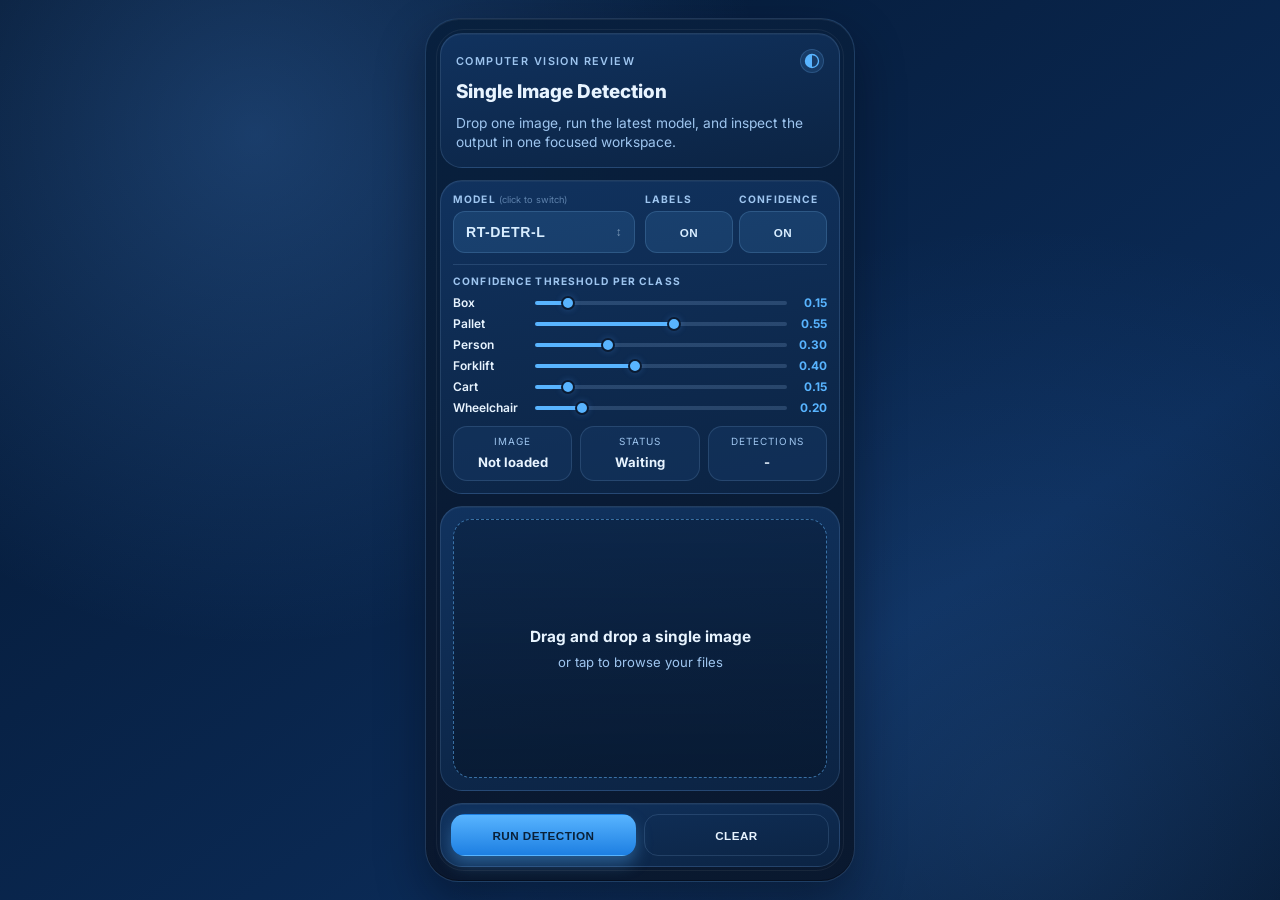
==== ui_single_image_review/index.html @ be7d9e2e "Initial commit: PoC Computer Vision project - UI single image review app (server.py, server_v2.py, s" ====
<!doctype html>
<html lang="en">
<head>
  <meta charset="UTF-8">
  <meta name="viewport" content="width=device-width, initial-scale=1.0">
  <title>CV Single Image Review</title>
  <link rel="preconnect" href="https://fonts.googleapis.com">
  <link rel="preconnect" href="https://fonts.gstatic.com" crossorigin>
  <link href="https://fonts.googleapis.com/css2?family=Inter:wght@400;500;600;700;800&display=swap" rel="stylesheet">
  <link rel="stylesheet" href="styles.css">
</head>
<body data-theme="blue">
  <div class="page-shell">
    <main class="app-frame" aria-label="Single Image Detection UI">
      <section class="header-card panel">
        <div class="mini-row">
          <p class="mini-label">Computer Vision Review</p>
          <button id="themeToggle" class="theme-circle-btn" type="button" aria-label="Toggle theme">
            <svg viewBox="0 0 20 20" width="18" height="18" aria-hidden="true">
              <path d="M10 2a8 8 0 1 0 0 16A8 8 0 0 0 10 2Zm0 14.5V3.5a6.5 6.5 0 0 1 0 13Z"/>
            </svg>
          </button>
        </div>
        <div class="header-row">
          <h1>Single Image Detection</h1>
        </div>
        <p class="subtitle">Drop one image, run the latest model, and inspect the output in one focused workspace.</p>
      </section>

      <section class="controls-card panel" aria-label="Detection controls">
        <div class="controls-grid">
          <div class="field">
            <span class="field-label">Model <span class="field-label-hint">(click to switch)</span></span>
            <button id="modelToggle" class="model-toggle-btn" type="button" data-model-key="rtdetr">RT-DETR-L</button>
          </div>

          <div class="field toggle-row">
            <label class="field toggle-field">
              <span class="field-label">Labels</span>
              <button id="labelsToggle" class="toggle-btn" type="button" aria-pressed="true">ON</button>
            </label>
            <label class="field toggle-field">
              <span class="field-label">Confidence</span>
              <button id="confidenceToggle" class="toggle-btn" type="button" aria-pressed="true">ON</button>
            </label>
          </div>
        </div>

        <div class="conf-section">
          <p class="conf-section-label">Confidence threshold per class</p>
          <div class="conf-grid">
            <div class="conf-row">
              <span class="conf-class-label">Box</span>
              <input class="conf-slider" id="conf-box" type="range" min="0.05" max="0.95" step="0.05" value="0.15" data-class="box">
              <span class="conf-value" id="val-box">0.15</span>
            </div>
            <div class="conf-row">
              <span class="conf-class-label">Pallet</span>
              <input class="conf-slider" id="conf-pallet" type="range" min="0.05" max="0.95" step="0.05" value="0.55" data-class="pallet">
              <span class="conf-value" id="val-pallet">0.55</span>
            </div>
            <div class="conf-row">
              <span class="conf-class-label">Person</span>
              <input class="conf-slider" id="conf-person" type="range" min="0.05" max="0.95" step="0.05" value="0.30" data-class="person">
              <span class="conf-value" id="val-person">0.30</span>
            </div>
            <div class="conf-row">
              <span class="conf-class-label">Forklift</span>
              <input class="conf-slider" id="conf-forklift" type="range" min="0.05" max="0.95" step="0.05" value="0.40" data-class="forklift">
              <span class="conf-value" id="val-forklift">0.40</span>
            </div>
            <div class="conf-row">
              <span class="conf-class-label">Cart</span>
              <input class="conf-slider" id="conf-cart" type="range" min="0.05" max="0.95" step="0.05" value="0.15" data-class="cart">
              <span class="conf-value" id="val-cart">0.15</span>
            </div>
            <div class="conf-row">
              <span class="conf-class-label">Wheelchair</span>
              <input class="conf-slider" id="conf-wheelchair" type="range" min="0.05" max="0.95" step="0.05" value="0.20" data-class="wheelchair">
              <span class="conf-value" id="val-wheelchair">0.20</span>
            </div>
          </div>
        </div>

        <div class="metrics-row" aria-label="Current status metrics">
          <article class="metric-pill">
            <span class="metric-label">Image</span>
            <strong id="metricImage">Not loaded</strong>
          </article>
          <article class="metric-pill">
            <span class="metric-label">Status</span>
            <strong id="metricStatus">Waiting</strong>
          </article>
          <article class="metric-pill">
            <span class="metric-label">Detections</span>
            <strong id="metricDetections">-</strong>
          </article>
        </div>
      </section>

      <section class="content-card panel" aria-label="Image workspace">
        <div id="dropZone" class="drop-zone" tabindex="0" role="button" aria-label="Drop image or click to choose">
          <div id="emptyState" class="empty-state">
            <p class="drop-title">Drag and drop a single image</p>
            <p class="drop-copy">or tap to browse your files</p>
          </div>
          <img id="previewImage" alt="Selected image preview">
          <div id="overlayInfo" class="overlay-info hidden">Detection overlay will appear here</div>
        </div>
      </section>

      <footer class="footer-bar panel" aria-label="Action buttons">
        <button id="runBtn" class="primary-btn" type="button">Run Detection</button>
        <button id="clearBtn" class="ghost-btn" type="button">Clear</button>
        <input id="imageInput" type="file" accept="image/*" hidden>
      </footer>
    </main>
  </div>

  <script src="theme.js"></script>
  <script src="script.js"></script>
</body>
</html>
---- ui_single_image_review/styles.css ----
:root {
  --bg-1: #04162f;
  --bg-2: #0b2b57;
  --phone-edge: #12386d;
  --panel: #0e2547;
  --panel-soft: #143661;
  --frame-1: rgba(8, 32, 62, 0.98);
  --frame-2: rgba(10, 24, 46, 0.98);
  --surface-1: rgba(17, 51, 96, 0.96);
  --surface-2: rgba(12, 36, 68, 0.96);
  --line: rgba(164, 206, 255, 0.15);
  --text: #e8f4ff;
  --muted: #9ec5ef;
  --accent: #58b4ff;
  --accent-2: #1d7fe2;
  --soft-accent-bg: rgba(88, 180, 255, 0.12);
  --soft-accent-border: rgba(145, 203, 255, 0.18);
  --soft-accent-text: #d8edff;
  --glow: rgba(87, 163, 255, 0.25);
  --frame-border: rgba(122, 183, 255, 0.2);

  --frame-radius: 34px;
  --panel-radius: 22px;
  --pill-radius: 14px;
}

body[data-theme="berry"] {
  --bg-1: #3f0c26;
  --bg-2: #b01c6a;
  --phone-edge: #d24a8f;
  --panel: #6e1642;
  --panel-soft: #8c1d53;
  --frame-1: rgba(96, 18, 57, 0.98);
  --frame-2: rgba(62, 12, 36, 0.98);
  --surface-1: rgba(122, 24, 73, 0.96);
  --surface-2: rgba(85, 17, 51, 0.96);
  --line: rgba(255, 203, 227, 0.18);
  --text: #fff0f8;
  --muted: #f5c7df;
  --accent: #ef6faa;
  --accent-2: #b01c6a;
  --soft-accent-bg: rgba(240, 111, 170, 0.14);
  --soft-accent-border: rgba(255, 206, 229, 0.22);
  --soft-accent-text: #ffe7f2;
  --glow: rgba(176, 28, 106, 0.34);
  --frame-border: rgba(210, 74, 143, 0.28);
}

* {
  box-sizing: border-box;
}

html,
body {
  margin: 0;
  min-height: 100%;
  font-family: "Inter", sans-serif;
  color: var(--text);
  background:
    radial-gradient(circle at 20% 15%, var(--glow), transparent 40%),
    radial-gradient(circle at 80% 90%, color-mix(in srgb, var(--glow) 55%, transparent), transparent 45%),
    linear-gradient(145deg, var(--bg-1) 0%, var(--bg-2) 70%, var(--bg-1) 100%);
}

.page-shell {
  min-height: 100vh;
  display: grid;
  place-items: center;
  padding: 18px;
}

.app-frame {
  width: min(430px, 100%);
  min-height: min(920px, 96vh);
  display: grid;
  grid-template-rows: auto auto 1fr auto;
  gap: 12px;
  padding: 14px;
  border-radius: var(--frame-radius);
  border: 1px solid var(--frame-border);
  background:
    linear-gradient(180deg, var(--frame-1), var(--frame-2));
  box-shadow:
    0 20px 48px rgba(2, 8, 20, 0.42),
    inset 0 1px 0 rgba(255, 255, 255, 0.06),
    inset 0 -1px 0 rgba(4, 10, 22, 0.6);
  position: relative;
  overflow: hidden;
}

.app-frame::before {
  content: "";
  position: absolute;
  inset: 10px;
  border-radius: 28px;
  border: 1px solid rgba(255, 255, 255, 0.06);
  pointer-events: none;
}

.panel {
  border-radius: var(--panel-radius);
  border: 1px solid var(--line);
  background: linear-gradient(170deg, var(--surface-1), var(--surface-2));
  box-shadow: inset 0 1px 0 rgba(255, 255, 255, 0.04);
}

.header-card {
  padding: 15px;
}

.mini-row {
  display: flex;
  align-items: center;
  justify-content: space-between;
  margin: 0 0 8px;
}

.mini-label {
  margin: 0;
  font-size: 0.68rem;
  letter-spacing: 0.13em;
  text-transform: uppercase;
  color: var(--muted);
  font-weight: 600;
}

.header-row {
  display: flex;
  align-items: center;
  gap: 10px;
}

.header-row h1 {
  margin: 0;
  font-size: 1.18rem;
  line-height: 1.2;
  font-weight: 800;
}

.subtitle {
  margin: 10px 0 0;
  color: var(--muted);
  font-size: 0.86rem;
  line-height: 1.4;
}

.controls-card {
  padding: 12px;
}

.controls-grid {
  display: grid;
  grid-template-columns: repeat(2, minmax(0, 1fr));
  gap: 10px;
  align-items: end;
}

.toggle-row {
  display: grid;
  grid-template-columns: 1fr 1fr;
  gap: 8px;
}

.field {
  display: grid;
  gap: 6px;
}

.field-label {
  font-size: 0.64rem;
  color: var(--muted);
  letter-spacing: 0.11em;
  text-transform: uppercase;
  font-weight: 700;
}

input,
select {
  width: 100%;
  border-radius: 12px;
  border: 1px solid var(--line);
  background: color-mix(in srgb, var(--panel-soft) 72%, transparent);
  color: var(--text);
  padding: 10px 11px;
  font-size: 0.84rem;
  outline: none;
}

input:focus,
select:focus,
button:focus-visible,
.drop-zone:focus-visible {
  box-shadow: 0 0 0 2px color-mix(in srgb, var(--accent) 45%, transparent);
}

.toggle-field {
  align-content: end;
}

.toggle-btn {
  border: 1px solid var(--soft-accent-border);
  background: var(--soft-accent-bg);
  color: var(--soft-accent-text);
  border-radius: 12px;
  padding: 10px 12px;
  font-weight: 700;
  letter-spacing: 0.05em;
}

.model-toggle-btn {
  width: 100%;
  border: 1px solid var(--soft-accent-border);
  background: var(--soft-accent-bg);
  color: var(--soft-accent-text);
  border-radius: 12px;
  padding: 10px 12px;
  font-weight: 700;
  font-size: 0.88rem;
  letter-spacing: 0.04em;
  text-align: left;
  cursor: pointer;
  transition: background 150ms ease, filter 150ms ease;
  position: relative;
}

.model-toggle-btn::after {
  content: "↕";
  position: absolute;
  right: 12px;
  top: 50%;
  transform: translateY(-50%);
  font-size: 0.75rem;
  opacity: 0.5;
}

.model-toggle-btn:hover {
  filter: brightness(1.12);
}

.model-toggle-btn[data-model-key="yolo"] {
  border-color: color-mix(in srgb, var(--accent) 40%, var(--soft-accent-border));
  background: color-mix(in srgb, var(--soft-accent-bg) 70%, var(--accent) 10%);
}

.field-label-hint {
  font-size: 0.58rem;
  opacity: 0.55;
  text-transform: none;
  letter-spacing: 0;
  font-weight: 400;
}

.conf-section {
  margin-top: 11px;
  border-top: 1px solid var(--line);
  padding-top: 10px;
}

.conf-section-label {
  margin: 0 0 8px;
  font-size: 0.64rem;
  color: var(--muted);
  letter-spacing: 0.11em;
  text-transform: uppercase;
  font-weight: 700;
}

.conf-grid {
  display: grid;
  gap: 6px;
}

.conf-row {
  display: grid;
  grid-template-columns: 72px 1fr 34px;
  align-items: center;
  gap: 8px;
}

.conf-class-label {
  font-size: 0.75rem;
  color: var(--text);
  font-weight: 600;
  white-space: nowrap;
}

.conf-slider {
  -webkit-appearance: none;
  appearance: none;
  width: 100%;
  height: 4px;
  border-radius: 4px;
  border: none;
  padding: 0;
  background: linear-gradient(
    to right,
    var(--accent) 0%,
    var(--accent) var(--pct, 25%),
    rgba(164, 206, 255, 0.18) var(--pct, 25%),
    rgba(164, 206, 255, 0.18) 100%
  );
  cursor: pointer;
  outline: none;
}

.conf-slider::-webkit-slider-thumb {
  -webkit-appearance: none;
  appearance: none;
  width: 14px;
  height: 14px;
  border-radius: 50%;
  background: var(--accent);
  border: 2px solid var(--frame-2);
  box-shadow: 0 0 6px var(--glow);
  cursor: pointer;
}

.conf-slider::-moz-range-thumb {
  width: 14px;
  height: 14px;
  border-radius: 50%;
  background: var(--accent);
  border: 2px solid var(--frame-2);
  cursor: pointer;
}

.conf-value {
  font-size: 0.74rem;
  font-weight: 700;
  color: var(--accent);
  text-align: right;
  min-width: 30px;
}

.metrics-row {
  margin-top: 11px;
  display: grid;
  grid-template-columns: repeat(3, minmax(0, 1fr));
  gap: 8px;
}

.metric-pill {
  border: 1px solid var(--line);
  border-radius: var(--pill-radius);
  padding: 8px 8px 9px;
  background: color-mix(in srgb, var(--panel-soft) 60%, transparent);
  text-align: center;
}

.metric-label {
  display: block;
  font-size: 0.62rem;
  color: var(--muted);
  letter-spacing: 0.11em;
  text-transform: uppercase;
  margin-bottom: 4px;
}

.metric-pill strong {
  font-size: 0.82rem;
}

.content-card {
  padding: 12px;
  min-height: 0;
}

.drop-zone {
  position: relative;
  min-height: 100%;
  border-radius: 18px;
  border: 1px dashed color-mix(in srgb, var(--accent) 45%, var(--line));
  background: linear-gradient(180deg, rgba(9, 27, 52, 0.45), rgba(7, 22, 43, 0.65));
  display: grid;
  place-items: center;
  text-align: center;
  padding: 12px;
  cursor: pointer;
  overflow: hidden;
  transition: transform 140ms ease, filter 140ms ease, border-color 140ms ease;
}

.drop-zone.drag-over {
  transform: translateY(-2px);
  filter: brightness(1.08);
  border-color: var(--accent);
}

.empty-state {
  z-index: 2;
}

.drop-title {
  margin: 0;
  font-weight: 700;
  font-size: 0.96rem;
}

.drop-copy {
  margin: 8px 0 0;
  color: var(--muted);
  font-size: 0.82rem;
}

#previewImage {
  display: none;
  width: 100%;
  height: 100%;
  object-fit: contain;
  border-radius: 12px;
  background: rgba(4, 12, 25, 0.55);
}

.overlay-info {
  position: absolute;
  left: 10px;
  right: 10px;
  bottom: 10px;
  border-radius: 12px;
  border: 1px solid var(--soft-accent-border);
  background: var(--soft-accent-bg);
  color: var(--soft-accent-text);
  padding: 8px 10px;
  font-size: 0.78rem;
  text-align: left;
}

.hidden {
  display: none;
}

.footer-bar {
  display: grid;
  grid-template-columns: repeat(2, minmax(0, 1fr));
  gap: 8px;
  padding: 10px;
}

button {
  border: 1px solid transparent;
  border-radius: 14px;
  min-height: 42px;
  padding: 10px 8px;
  font-size: 0.73rem;
  font-weight: 800;
  letter-spacing: 0.04em;
  text-transform: uppercase;
  cursor: pointer;
  transition: transform 130ms ease, filter 130ms ease;
}

button:hover {
  transform: translateY(-1px);
  filter: brightness(1.05);
}

.primary-btn {
  color: #092038;
  background: linear-gradient(180deg, var(--accent), var(--accent-2));
  box-shadow: 0 8px 16px color-mix(in srgb, var(--accent) 35%, transparent);
}

.secondary-btn {
  color: var(--soft-accent-text);
  background: var(--soft-accent-bg);
  border-color: var(--soft-accent-border);
}

.ghost-btn {
  color: var(--text);
  background: transparent;
  border-color: var(--line);
}

.theme-circle-btn {
  width: 24px;
  min-height: 24px;
  height: 24px;
  padding: 0;
  border-radius: 50%;
  border: 1px solid var(--frame-border);
  background: var(--soft-accent-bg);
  color: var(--accent);
  display: grid;
  place-items: center;
  flex-shrink: 0;
  letter-spacing: 0;
  text-transform: none;
  font-weight: 400;
  cursor: pointer;
  transition: transform 130ms ease, filter 130ms ease, background 200ms ease;
}

.theme-circle-btn svg {
  display: block;
  fill: currentColor;
  transition: transform 350ms ease;
}

body[data-theme="berry"] .theme-circle-btn svg {
  transform: rotate(180deg);
}

.theme-circle-btn:hover {
  filter: brightness(1.12);
  transform: translateY(-1px);
}

@media (max-width: 480px) {
  .page-shell {
    padding: 0;
  }

  .app-frame {
    width: 100%;
    min-height: 100vh;
    border-radius: 0;
    border-left: 0;
    border-right: 0;
  }

  .controls-grid,
  .metrics-row,
  .footer-bar {
    grid-template-columns: 1fr;
  }
}
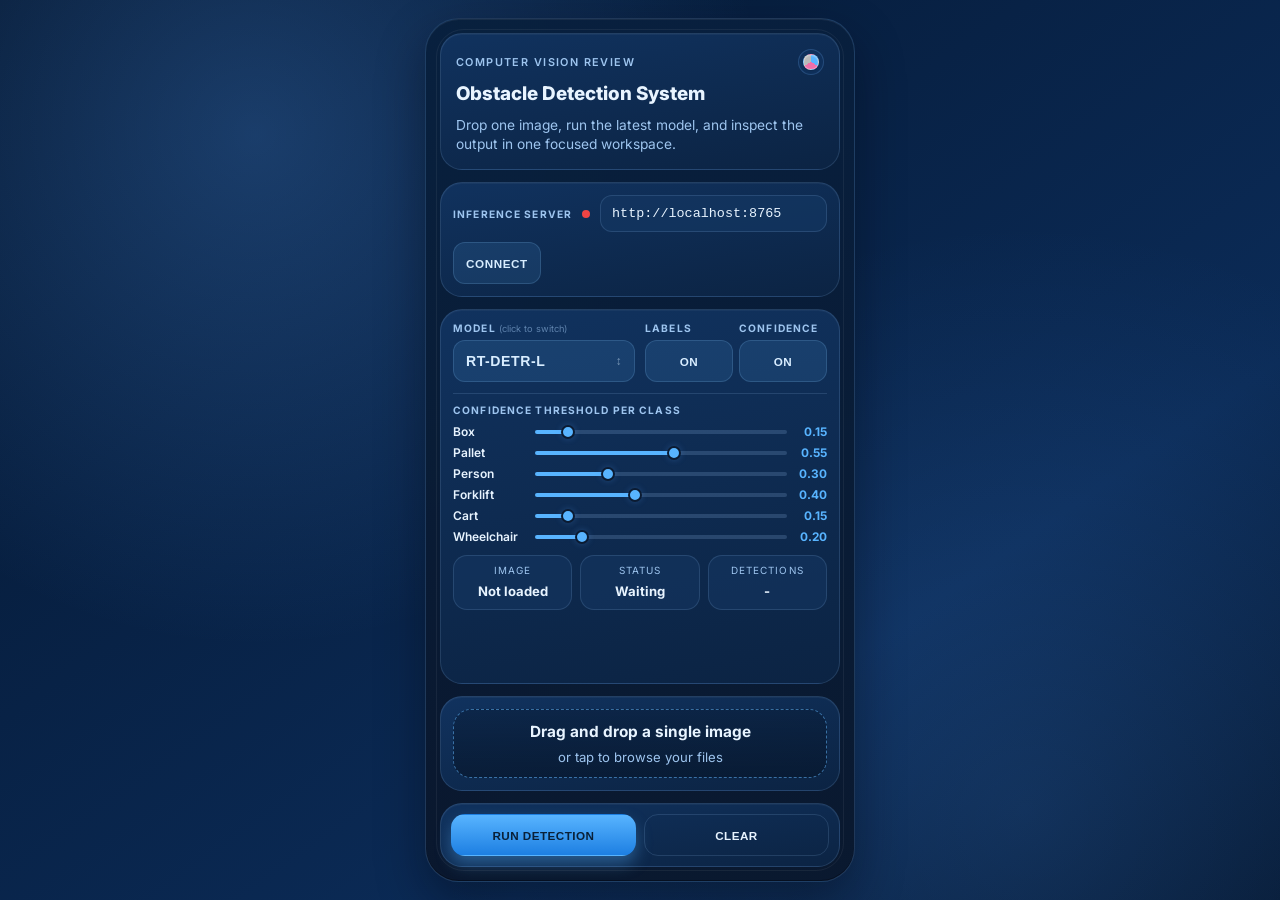
==== commit 17022f84: "Update UI themes, detection server behavior, and review interface tweaks" ====
--- a/ui_single_image_review/index.html
+++ b/ui_single_image_review/index.html
@@ -7,24 +7,31 @@
   <link rel="preconnect" href="https://fonts.googleapis.com">
   <link rel="preconnect" href="https://fonts.gstatic.com" crossorigin>
   <link href="https://fonts.googleapis.com/css2?family=Inter:wght@400;500;600;700;800&display=swap" rel="stylesheet">
-  <link rel="stylesheet" href="styles.css">
+  <link rel="stylesheet" href="styles.css?v=20260511b" />
 </head>
 <body data-theme="blue">
   <div class="page-shell">
-    <main class="app-frame" aria-label="Single Image Detection UI">
+    <main class="app-frame" aria-label="Obstacle Detection System UI">
       <section class="header-card panel">
         <div class="mini-row">
           <p class="mini-label">Computer Vision Review</p>
           <button id="themeToggle" class="theme-circle-btn" type="button" aria-label="Toggle theme">
-            <svg viewBox="0 0 20 20" width="18" height="18" aria-hidden="true">
-              <path d="M10 2a8 8 0 1 0 0 16A8 8 0 0 0 10 2Zm0 14.5V3.5a6.5 6.5 0 0 1 0 13Z"/>
-            </svg>
+            <span class="theme-wheel" aria-hidden="true"></span>
           </button>
         </div>
         <div class="header-row">
-          <h1>Single Image Detection</h1>
+          <h1>Obstacle Detection System</h1>
         </div>
         <p class="subtitle">Drop one image, run the latest model, and inspect the output in one focused workspace.</p>
+      </section>
+
+      <section class="server-config-card panel" aria-label="Server configuration">
+        <div class="server-config-row">
+          <span class="server-config-label">Inference Server</span>
+          <div id="serverStatusDot" class="server-status-dot" aria-hidden="true"></div>
+          <input id="serverUrlInput" class="server-url-input" type="text" placeholder="http://127.0.0.1:8765" spellcheck="false" autocomplete="off">
+          <button id="serverSaveBtn" class="server-save-btn" type="button">Connect</button>
+        </div>
       </section>
 
       <section class="controls-card panel" aria-label="Detection controls">
@@ -117,7 +124,7 @@
     </main>
   </div>
 
-  <script src="theme.js"></script>
+  <script src="theme.js?v=20260511b" defer></script>
   <script src="script.js"></script>
 </body>
 </html>
--- a/ui_single_image_review/styles.css
+++ b/ui_single_image_review/styles.css
@@ -46,6 +46,34 @@
   --frame-border: rgba(210, 74, 143, 0.28);
 }
 
+:root[data-theme="mono"],
+body[data-theme="mono"] {
+  --bg-1: #e8e8e8;
+  --bg-2: #f5f5f5;
+  --phone-edge: #bbbbbb;
+  --panel: #dddddd;
+  --panel-soft: #d0d0d0;
+  --frame-1: rgba(220, 220, 220, 0.98);
+  --frame-2: rgba(235, 235, 235, 0.98);
+  --surface-1: rgba(200, 200, 200, 0.96);
+  --surface-2: rgba(215, 215, 215, 0.96);
+  --line: rgba(0, 0, 0, 0.12);
+  --text: #111111;
+  --muted: #444444;
+  --accent: #7a7a7a;
+  --accent-2: #555555;
+  --soft-accent-bg: rgba(0, 0, 0, 0.08);
+  --soft-accent-border: rgba(0, 0, 0, 0.18);
+  --soft-accent-text: #111111;
+  --glow: rgba(0, 0, 0, 0.04);
+  --frame-border: rgba(0, 0, 0, 0.14);
+  --goal: #ffd54a;
+  --start: #ffe97d;
+  --last: #d59bff;
+  --path: #ff3b30;
+  --danger: #f0f0f0;
+}
+
 * {
   box-sizing: border-box;
 }
@@ -146,6 +174,63 @@
 
 .controls-card {
   padding: 12px;
+}
+
+.server-config-card {
+  padding: 12px;
+}
+
+.server-config-row {
+  display: flex;
+  align-items: center;
+  gap: 10px;
+  flex-wrap: wrap;
+}
+
+.server-config-label {
+  font-size: 0.64rem;
+  color: var(--muted);
+  letter-spacing: 0.11em;
+  text-transform: uppercase;
+  font-weight: 700;
+  white-space: nowrap;
+}
+
+.server-status-dot {
+  width: 8px;
+  height: 8px;
+  border-radius: 50%;
+  background: #6b7a8d;
+  flex-shrink: 0;
+}
+
+.server-status-dot.online {
+  background: #3fcf74;
+}
+
+.server-status-dot.offline {
+  background: #f04444;
+}
+
+.server-url-input {
+  flex: 1;
+  min-width: 200px;
+  font-family: Consolas, "Courier New", monospace;
+}
+
+.server-save-btn {
+  border: 1px solid var(--soft-accent-border);
+  background: var(--soft-accent-bg);
+  color: var(--soft-accent-text);
+  border-radius: 12px;
+  padding: 10px 12px;
+  font-weight: 700;
+  letter-spacing: 0.05em;
+  cursor: pointer;
+}
+
+.server-save-btn:hover {
+  filter: brightness(1.12);
 }
 
 .controls-grid {
@@ -473,32 +558,47 @@
 }
 
 .theme-circle-btn {
-  width: 24px;
-  min-height: 24px;
-  height: 24px;
+  width: 26px;
+  min-height: 26px;
+  height: 26px;
   padding: 0;
   border-radius: 50%;
   border: 1px solid var(--frame-border);
-  background: var(--soft-accent-bg);
-  color: var(--accent);
+  background: color-mix(in srgb, var(--surface-1) 72%, transparent);
   display: grid;
   place-items: center;
   flex-shrink: 0;
-  letter-spacing: 0;
-  text-transform: none;
-  font-weight: 400;
   cursor: pointer;
   transition: transform 130ms ease, filter 130ms ease, background 200ms ease;
 }
 
-.theme-circle-btn svg {
+.theme-wheel {
   display: block;
-  fill: currentColor;
+  width: 16px;
+  height: 16px;
+  border-radius: 50%;
+  border: 1px solid rgba(255, 255, 255, 0.35);
+  background: conic-gradient(
+    #58b4ff 0deg 120deg,
+    #ef6faa 120deg 240deg,
+    #b9b9b9 240deg 360deg
+  );
+  box-shadow:
+    inset 0 1px 1px rgba(255, 255, 255, 0.28),
+    0 1px 2px rgba(0, 0, 0, 0.18);
   transition: transform 350ms ease;
 }
 
-body[data-theme="berry"] .theme-circle-btn svg {
-  transform: rotate(180deg);
+body[data-theme="blue"] .theme-wheel {
+  transform: rotate(0deg);
+}
+
+body[data-theme="berry"] .theme-wheel {
+  transform: rotate(120deg);
+}
+
+body[data-theme="mono"] .theme-wheel {
+  transform: rotate(240deg);
 }
 
 .theme-circle-btn:hover {
